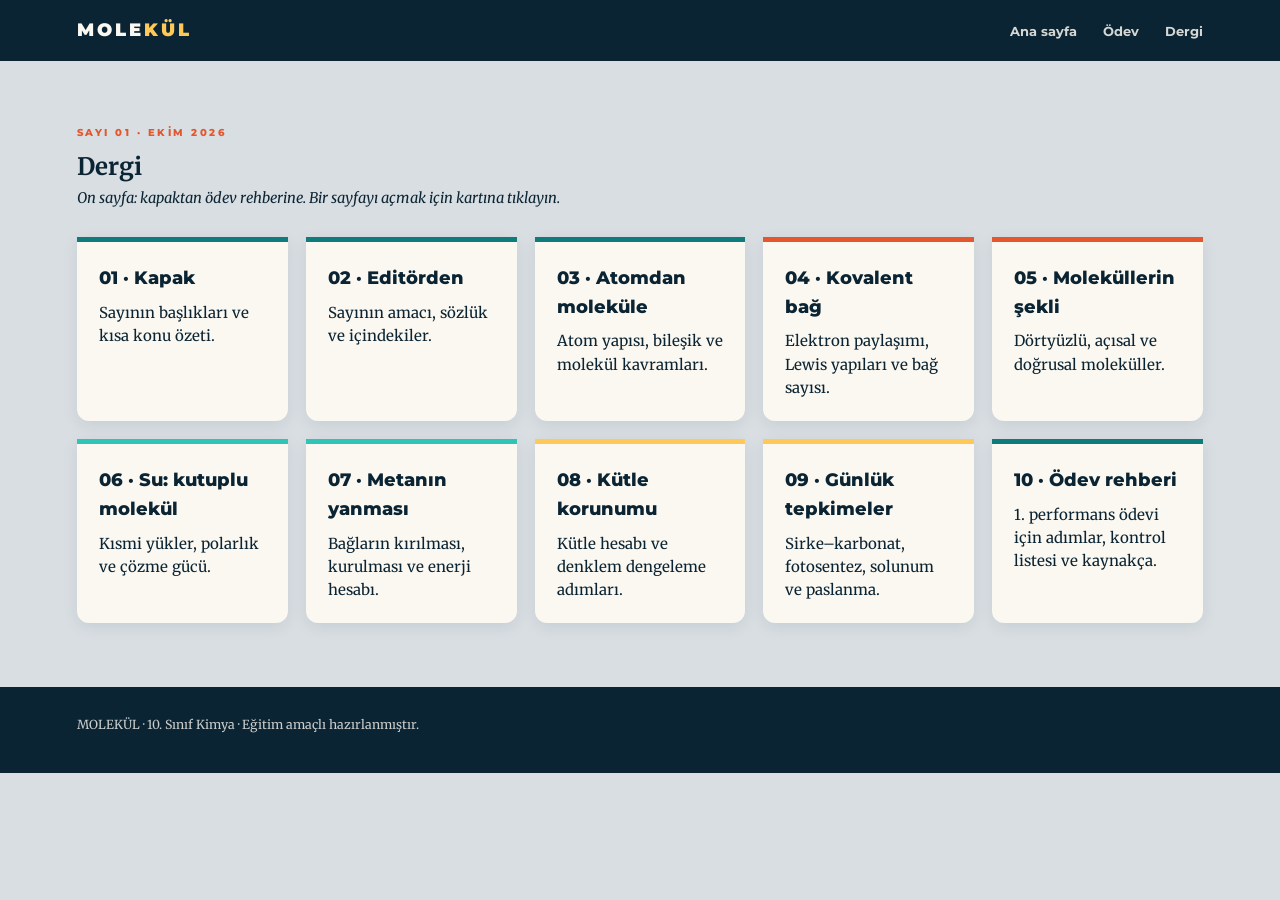
==== public/kimya/dergi.html @ 11183472 "Add MOLEKÜL chemistry magazine and website - 10-page A4 magazine in public/kimya (sayfa1-10.html): a" ====
<!DOCTYPE html>
<html lang="tr">
<head>
    <meta charset="UTF-8">
    <meta name="viewport" content="width=device-width, initial-scale=1.0">
    <title>MOLEKÜL — Dergi</title>
    <meta name="description" content="MOLEKÜL dergisinin on sayfasına buradan ulaşın.">
    <link rel="preconnect" href="https://fonts.googleapis.com">
    <link rel="preconnect" href="https://fonts.gstatic.com" crossorigin>
    <link href="https://fonts.googleapis.com/css2?family=Merriweather:wght@400;700&family=Montserrat:wght@400;600;700;800;900&display=swap" rel="stylesheet">
    <link rel="stylesheet" href="kimya.css">
</head>
<body>
    <header class="site-header">
        <a class="brand" href="index.html">MOLE<span>KÜL</span></a>
        <nav class="site-nav">
            <a href="index.html">Ana sayfa</a>
            <a href="sayfa10.html">Ödev</a>
            <a href="dergi.html">Dergi</a>
        </nav>
    </header>

    <section class="block">
        <p class="kicker">Sayı 01 · Ekim 2026</p>
        <h1 class="section-title">Dergi</h1>
        <p class="lead">On sayfa: kapaktan ödev rehberine. Bir sayfayı açmak için kartına tıklayın.</p>

        <div class="site-cards five">
            <a class="site-card" href="sayfa1.html">
                <h3>01 · Kapak</h3>
                <p>Sayının başlıkları ve kısa konu özeti.</p>
            </a>
            <a class="site-card" href="sayfa2.html">
                <h3>02 · Editörden</h3>
                <p>Sayının amacı, sözlük ve içindekiler.</p>
            </a>
            <a class="site-card" href="sayfa3.html">
                <h3>03 · Atomdan moleküle</h3>
                <p>Atom yapısı, bileşik ve molekül kavramları.</p>
            </a>
            <a class="site-card coral" href="sayfa4.html">
                <h3>04 · Kovalent bağ</h3>
                <p>Elektron paylaşımı, Lewis yapıları ve bağ sayısı.</p>
            </a>
            <a class="site-card coral" href="sayfa5.html">
                <h3>05 · Moleküllerin şekli</h3>
                <p>Dörtyüzlü, açısal ve doğrusal moleküller.</p>
            </a>
            <a class="site-card mint" href="sayfa6.html">
                <h3>06 · Su: kutuplu molekül</h3>
                <p>Kısmi yükler, polarlık ve çözme gücü.</p>
            </a>
            <a class="site-card mint" href="sayfa7.html">
                <h3>07 · Metanın yanması</h3>
                <p>Bağların kırılması, kurulması ve enerji hesabı.</p>
            </a>
            <a class="site-card sun" href="sayfa8.html">
                <h3>08 · Kütle korunumu</h3>
                <p>Kütle hesabı ve denklem dengeleme adımları.</p>
            </a>
            <a class="site-card sun" href="sayfa9.html">
                <h3>09 · Günlük tepkimeler</h3>
                <p>Sirke–karbonat, fotosentez, solunum ve paslanma.</p>
            </a>
            <a class="site-card" href="sayfa10.html">
                <h3>10 · Ödev rehberi</h3>
                <p>1. performans ödevi için adımlar, kontrol listesi ve kaynakça.</p>
            </a>
        </div>
    </section>

    <footer class="site-footer">
        <p>MOLEKÜL · 10. Sınıf Kimya · Eğitim amaçlı hazırlanmıştır.</p>
    </footer>
</body>
</html>
---- public/kimya/kimya.css ----
/* ============================================
   MOLEKÜL — kimya dergisi ve web sitesi ortak stilleri
   Dergi sayfaları A4 (210 × 297 mm) sabit ölçülüdür; taşan içerik gizlenir,
   bu yüzden her sayfanın içeriği yüksekliğe sığmalıdır.
   ============================================ */

:root {
    --ink: #0b2433;
    --teal: #0e7c7b;
    --teal-soft: #d7efec;
    --mint: #2ec4b6;
    --sun: #ffc857;
    --sun-soft: #fff3c4;
    --coral: #e4572e;
    --coral-soft: #fde7df;
    --paper: #fbf8f1;
    --muted: #5b6b73;
    --line: #d9e3e6;
    --display: 'Montserrat', Arial, Helvetica, sans-serif;
    --body: 'Merriweather', Georgia, 'Times New Roman', serif;
}

* {
    box-sizing: border-box;
    margin: 0;
    padding: 0;
    -webkit-print-color-adjust: exact;
    print-color-adjust: exact;
}

body {
    background: #d8dee2;
    color: var(--ink);
    font-family: var(--body);
    line-height: 1.6;
    padding-bottom: 40px;
}

img { display: block; max-width: 100%; }
a { color: var(--teal); }

/* ---------- Ekran gezinmesi (yazdırmada gizlenir) ---------- */
.screen-nav {
    display: flex;
    justify-content: center;
    flex-wrap: wrap;
    gap: 10px;
    padding: 20px 16px 4px;
    font-family: var(--display);
    font-size: 12px;
    font-weight: 700;
}

.screen-nav a {
    color: var(--ink);
    text-decoration: none;
    background: #fff;
    padding: 7px 16px;
    border-radius: 999px;
    box-shadow: 0 2px 8px rgba(11, 36, 51, 0.12);
}

.screen-nav a:hover {
    background: var(--ink);
    color: var(--paper);
}

/* ---------- Dergi sayfası ---------- */
.page {
    width: 210mm;
    height: 297mm;
    margin: 22px auto;
    background: var(--paper);
    position: relative;
    overflow: hidden;
    padding: 14mm 16mm 20mm;
    display: flex;
    flex-direction: column;
    box-shadow: 0 10px 40px rgba(11, 36, 51, 0.18);
}

.page-head {
    display: flex;
    justify-content: space-between;
    align-items: center;
    font-family: var(--display);
    font-size: 7pt;
    font-weight: 700;
    letter-spacing: 2px;
    text-transform: uppercase;
    color: var(--teal);
    border-bottom: 1px solid var(--line);
    padding-bottom: 3mm;
    margin-bottom: 6mm;
}

.page-body {
    flex: 1;
    min-height: 0;
}

.page-foot {
    position: absolute;
    left: 16mm;
    right: 16mm;
    bottom: 8mm;
    display: flex;
    justify-content: space-between;
    align-items: center;
    font-family: var(--display);
    font-size: 7pt;
    font-weight: 600;
    color: var(--muted);
    border-top: 1px solid var(--line);
    padding-top: 2.5mm;
}

.page-foot .num {
    background: var(--ink);
    color: var(--paper);
    padding: 1mm 3mm;
    border-radius: 2px;
    font-weight: 800;
    letter-spacing: 1px;
}

/* ---------- Tipografi ---------- */
.kicker {
    font-family: var(--display);
    font-size: 7.5pt;
    font-weight: 800;
    letter-spacing: 2.5px;
    text-transform: uppercase;
    color: var(--coral);
    margin-bottom: 2mm;
}

.title {
    font-family: var(--display);
    font-size: 25pt;
    font-weight: 900;
    line-height: 1.08;
    letter-spacing: -0.3px;
    color: var(--ink);
    margin-bottom: 4mm;
}

.lead {
    font-size: 11pt;
    font-style: italic;
    line-height: 1.5;
    color: var(--ink);
    margin-bottom: 4mm;
}

h2 {
    font-family: var(--display);
    font-size: 11.5pt;
    font-weight: 800;
    line-height: 1.25;
    color: var(--teal);
    margin: 5mm 0 2mm;
}

p {
    font-size: 9.3pt;
    line-height: 1.6;
    margin-bottom: 2.6mm;
}

strong { color: var(--ink); }

/* ---------- Formül bandı ---------- */
.eq {
    font-family: var(--display);
    font-size: 11pt;
    font-weight: 700;
    text-align: center;
    background: var(--ink);
    color: var(--sun);
    padding: 3mm 4mm;
    border-radius: 6px;
    margin: 3mm 0;
    letter-spacing: 0.2px;
}

sub { font-size: 0.7em; vertical-align: -0.25em; line-height: 0; }
sup { font-size: 0.7em; vertical-align: 0.4em; line-height: 0; }

/* ---------- Görseller ---------- */
.fig {
    margin: 4mm 0;
}

.fig img {
    width: 100%;
    height: auto;
}

.fig figcaption {
    font-family: var(--display);
    font-size: 6.8pt;
    font-weight: 600;
    line-height: 1.45;
    color: var(--muted);
    margin-top: 2mm;
}

.fig.card {
    background: #fff;
    border: 1px solid var(--line);
    border-radius: 10px;
    padding: 4mm;
    box-shadow: 0 4px 14px rgba(11, 36, 51, 0.08);
}

.fig.dark {
    background: var(--ink);
    padding: 4mm;
}

.fig.dark figcaption {
    color: var(--sun);
}

.fig.sm img { width: 150mm; max-width: 100%; margin: 0 auto; }
.fig.xs img { width: 130mm; max-width: 100%; margin: 0 auto; }

.fig.float-r {
    float: right;
    width: 72mm;
    margin: 0 0 4mm 6mm;
}

.fig.float-l {
    float: left;
    width: 98mm;
    margin: 0 6mm 4mm 0;
}

/* ---------- Kutular ---------- */
.callout {
    border-left: 3px solid var(--sun);
    background: var(--sun-soft);
    padding: 3mm 4mm;
    margin: 4mm 0;
    border-radius: 0 6px 6px 0;
    font-size: 8.8pt;
    line-height: 1.5;
}

.callout.teal { border-color: var(--teal); background: var(--teal-soft); }
.callout.coral { border-color: var(--coral); background: var(--coral-soft); }

.callout strong {
    font-family: var(--display);
    font-size: 8.5pt;
}

.pull {
    font-family: var(--body);
    font-style: italic;
    font-size: 13.5pt;
    line-height: 1.4;
    color: var(--ink);
    border-top: 3px solid var(--coral);
    padding-top: 4mm;
    margin: 6mm 0;
}

.pull small {
    display: block;
    font-family: var(--display);
    font-size: 7pt;
    font-style: normal;
    font-weight: 600;
    color: var(--muted);
    margin-top: 2mm;
}

/* ---------- Düzenler ---------- */
.split {
    display: grid;
    grid-template-columns: 1.2fr 1fr;
    gap: 8mm;
}

.cols-2 {
    display: grid;
    grid-template-columns: 1fr 1fr;
    gap: 5mm;
}

.cols-3 {
    display: grid;
    grid-template-columns: repeat(3, 1fr);
    gap: 4mm;
}

.card {
    background: #fff;
    border-top: 4px solid var(--teal);
    padding: 3.5mm;
    border-radius: 0 0 8px 8px;
    box-shadow: 0 3px 10px rgba(11, 36, 51, 0.07);
}

.card h3 {
    font-family: var(--display);
    font-size: 9pt;
    font-weight: 800;
    color: var(--ink);
    margin-bottom: 1.5mm;
}

.card p {
    font-size: 8.3pt;
    margin: 0;
}

.card.coral { border-color: var(--coral); }
.card.mint { border-color: var(--mint); }
.card.sun { border-color: var(--sun); }

.card .eq {
    font-size: 8.6pt;
    padding: 2mm 2.5mm;
    margin: 2mm 0;
}

/* ---------- Tablolar ---------- */
table.data {
    width: 100%;
    border-collapse: collapse;
    font-size: 8.4pt;
    margin: 3mm 0;
}

table.data th {
    font-family: var(--display);
    font-size: 6.8pt;
    font-weight: 800;
    letter-spacing: 1px;
    text-transform: uppercase;
    background: var(--ink);
    color: var(--paper);
    text-align: left;
    padding: 2mm 3mm;
}

table.data td {
    padding: 1.8mm 3mm;
    border-bottom: 1px solid var(--line);
}

table.data tr:nth-child(even) td {
    background: #f1f6f6;
}

table.data td.num {
    font-family: var(--display);
    font-weight: 700;
    color: var(--teal);
}

/* ---------- Listeler ---------- */
.toc {
    list-style: none;
}

.toc li {
    display: flex;
    gap: 3mm;
    padding: 2.6mm 0;
    border-bottom: 1px dotted #b8c7cc;
}

.toc .pg {
    font-family: var(--display);
    font-size: 11pt;
    font-weight: 900;
    color: var(--coral);
    min-width: 8mm;
}

.toc .t {
    font-family: var(--display);
    font-size: 9.5pt;
    font-weight: 800;
    color: var(--ink);
    display: block;
}

.toc .d {
    font-size: 7.8pt;
    color: var(--muted);
    display: block;
    line-height: 1.4;
}

.terms {
    display: grid;
    grid-template-columns: 1fr 1fr;
    gap: 3mm;
}

.term {
    background: #fff;
    border-left: 3px solid var(--mint);
    padding: 2.5mm 3mm;
    font-size: 8.2pt;
    line-height: 1.45;
}

.term strong {
    display: block;
    font-family: var(--display);
    font-size: 8.6pt;
    margin-bottom: 0.5mm;
}

.steps {
    list-style: none;
    counter-reset: step;
}

.steps li {
    counter-increment: step;
    position: relative;
    background: #fff;
    border-radius: 6px;
    padding: 2mm 3mm 2mm 12mm;
    margin-bottom: 1.6mm;
    font-size: 8.6pt;
    line-height: 1.5;
}

.steps li::before {
    content: counter(step);
    position: absolute;
    left: 3mm;
    top: 2.4mm;
    width: 6mm;
    height: 6mm;
    border-radius: 50%;
    background: var(--coral);
    color: #fff;
    font-family: var(--display);
    font-size: 8.5pt;
    font-weight: 800;
    display: flex;
    align-items: center;
    justify-content: center;
}

.checklist {
    list-style: none;
    font-size: 8.6pt;
}

.checklist li {
    padding: 1mm 0 1mm 5mm;
    text-indent: -5mm;
}

.checklist li::before {
    content: '☐';
    color: var(--teal);
    font-size: 10pt;
    margin-right: 2mm;
}

.refs {
    font-size: 7.2pt;
    line-height: 1.5;
    color: var(--muted);
    padding-left: 4mm;
}

.refs li {
    margin-bottom: 1mm;
}

.tag-row {
    display: flex;
    gap: 3mm;
    flex-wrap: wrap;
    margin: 3mm 0;
}

.tag {
    font-family: var(--display);
    font-size: 7pt;
    font-weight: 800;
    letter-spacing: 1px;
    text-transform: uppercase;
    background: var(--ink);
    color: var(--paper);
    padding: 1.5mm 3mm;
    border-radius: 999px;
}

.tag.coral { background: var(--coral); }
.tag.teal { background: var(--teal); }
.tag.sun { background: var(--sun); color: var(--ink); }

/* ---------- Kapak ---------- */
.page.cover {
    background: var(--ink);
    color: var(--paper);
    padding: 0;
}

.cover-art {
    position: absolute;
    inset: 0;
    width: 100%;
    height: 100%;
    object-fit: cover;
    opacity: 0.85;
}

.cover-shade {
    position: absolute;
    inset: 0;
    background: linear-gradient(180deg, rgba(11, 36, 51, 0.88) 0%, rgba(11, 36, 51, 0.25) 42%, rgba(11, 36, 51, 0.35) 62%, rgba(11, 36, 51, 0.96) 100%);
}

.cover-content {
    position: absolute;
    inset: 0;
    padding: 18mm 18mm 16mm;
    display: flex;
    flex-direction: column;
}

.cover-top {
    display: flex;
    justify-content: space-between;
    font-family: var(--display);
    font-size: 8pt;
    font-weight: 700;
    letter-spacing: 3px;
    text-transform: uppercase;
    color: var(--sun);
}

.cover h1 {
    font-family: var(--display);
    font-size: 76pt;
    font-weight: 900;
    letter-spacing: 2px;
    line-height: 0.92;
    margin-top: 34mm;
    color: var(--paper);
    text-shadow: 0 6px 24px rgba(0, 0, 0, 0.5);
}

.cover .subtitle {
    font-family: var(--body);
    font-style: italic;
    font-size: 17pt;
    line-height: 1.3;
    margin-top: 6mm;
    color: var(--paper);
}

.cover-lines {
    margin-top: auto;
    display: grid;
    gap: 5mm;
    padding-right: 30%;
}

.cover-line {
    border-left: 3px solid var(--sun);
    padding-left: 4mm;
}

.cover-line h2 {
    font-family: var(--display);
    font-size: 8.5pt;
    font-weight: 800;
    color: var(--sun);
    text-transform: uppercase;
    letter-spacing: 1.5px;
    margin: 0 0 1mm;
}

.cover-line p {
    font-size: 13pt;
    font-weight: 700;
    line-height: 1.25;
    margin: 0;
    color: var(--paper);
}

.cover-foot {
    margin-top: 10mm;
    display: flex;
    justify-content: space-between;
    align-items: flex-end;
    font-family: var(--display);
    font-size: 7.5pt;
    letter-spacing: 1.5px;
    text-transform: uppercase;
    color: rgba(251, 248, 241, 0.8);
}

.cover-foot .big {
    font-size: 12pt;
    font-weight: 900;
    color: var(--sun);
    letter-spacing: 2px;
}

/* ============================================
   WEB SİTESİ
   ============================================ */

.site-header {
    display: flex;
    justify-content: space-between;
    align-items: center;
    flex-wrap: wrap;
    gap: 10px;
    padding: 16px 6vw;
    background: var(--ink);
    color: var(--paper);
    position: sticky;
    top: 0;
    z-index: 10;
}

.brand {
    font-family: var(--display);
    font-size: 18px;
    font-weight: 900;
    letter-spacing: 3px;
    color: var(--paper);
    text-decoration: none;
}

.brand span { color: var(--sun); }

.site-nav a {
    color: var(--paper);
    text-decoration: none;
    font-family: var(--display);
    font-size: 13px;
    font-weight: 700;
    margin-left: 22px;
    opacity: 0.85;
}

.site-nav a:hover {
    opacity: 1;
    color: var(--sun);
}

.hero {
    position: relative;
    min-height: 88vh;
    display: flex;
    align-items: flex-end;
    background: var(--ink);
    color: var(--paper);
    overflow: hidden;
}

.hero > img {
    position: absolute;
    inset: 0;
    width: 100%;
    height: 100%;
    object-fit: cover;
    opacity: 0.7;
}

.hero::after {
    content: '';
    position: absolute;
    inset: 0;
    z-index: 0;
    background: linear-gradient(90deg, rgba(11, 36, 51, 0.92) 0%, rgba(11, 36, 51, 0.7) 55%, rgba(11, 36, 51, 0.35) 100%);
}

.hero-inner {
    position: relative;
    z-index: 1;
    padding: 12vh 6vw 10vh;
    max-width: 960px;
}

.hero h1 {
    font-family: var(--display);
    font-size: clamp(44px, 9vw, 104px);
    font-weight: 900;
    line-height: 0.95;
    letter-spacing: 2px;
}

.hero .lead {
    color: var(--paper);
    font-size: clamp(18px, 2.4vw, 25px);
    max-width: 640px;
    margin: 18px 0 28px;
}

.btn {
    display: inline-block;
    padding: 14px 24px;
    border-radius: 999px;
    font-family: var(--display);
    font-size: 14px;
    font-weight: 800;
    text-decoration: none;
    margin: 0 10px 10px 0;
}

.btn.primary {
    background: var(--sun);
    color: var(--ink);
}

.btn.ghost {
    border: 2px solid var(--paper);
    color: var(--paper);
}

.block {
    padding: 64px 6vw;
}

.block.alt {
    background: #fff;
}

.block h2.section-title {
    font-family: var(--display);
    font-size: clamp(26px, 4vw, 40px);
    font-weight: 900;
    line-height: 1.1;
    color: var(--ink);
    margin: 0 0 14px;
}

.site-cards {
    display: grid;
    grid-template-columns: repeat(4, 1fr);
    gap: 18px;
    margin-top: 28px;
}

.site-cards.five {
    grid-template-columns: repeat(5, 1fr);
}

@media (max-width: 900px) {
    .site-cards {
        grid-template-columns: repeat(2, 1fr);
    }
}

.site-card {
    background: var(--paper);
    border-top: 5px solid var(--teal);
    padding: 22px;
    border-radius: 0 0 12px 12px;
    box-shadow: 0 4px 16px rgba(11, 36, 51, 0.08);
}

.site-card.coral { border-color: var(--coral); }
.site-card.mint { border-color: var(--mint); }
.site-card.sun { border-color: var(--sun); }

a.site-card {
    display: block;
    text-decoration: none;
    color: var(--ink);
    transition: transform 0.15s ease, box-shadow 0.15s ease;
}

a.site-card:hover {
    transform: translateY(-3px);
    box-shadow: 0 10px 24px rgba(11, 36, 51, 0.14);
}

.hero .kicker {
    color: var(--sun);
}

.btn-row {
    margin-top: 18px;
}

.faq {
    max-width: 820px;
    display: grid;
    gap: 12px;
}

.faq details {
    background: #fff;
    border-left: 4px solid var(--coral);
    border-radius: 0 10px 10px 0;
    padding: 14px 18px;
    box-shadow: 0 3px 12px rgba(11, 36, 51, 0.06);
}

.faq summary {
    font-family: var(--display);
    font-size: 16px;
    font-weight: 800;
    cursor: pointer;
}

.faq details p {
    margin: 10px 0 0;
    font-size: 15px;
    line-height: 1.6;
}

.glossary {
    display: grid;
    grid-template-columns: repeat(5, 1fr);
    gap: 14px;
    margin-top: 24px;
}

@media (max-width: 900px) {
    .glossary {
        grid-template-columns: repeat(2, 1fr);
    }
}

@media (max-width: 560px) {
    .glossary {
        grid-template-columns: 1fr;
    }
}

.glossary > div {
    background: #fff;
    border-left: 4px solid var(--mint);
    border-radius: 0 10px 10px 0;
    padding: 14px 16px;
}

.glossary dt {
    font-family: var(--display);
    font-size: 15px;
    font-weight: 800;
    margin-bottom: 4px;
}

.glossary dd {
    font-size: 14.5px;
    line-height: 1.5;
    margin: 0;
}

.site-card h3 {
    font-family: var(--display);
    font-size: 18px;
    font-weight: 800;
    margin-bottom: 8px;
}

.site-card p {
    font-size: 15px;
    line-height: 1.55;
    margin: 0;
}

.two-up {
    display: grid;
    grid-template-columns: 1fr 1fr;
    gap: 40px;
    align-items: center;
}

.two-up img {
    width: 100%;
    background: var(--ink);
    border-radius: 12px;
    padding: 12px;
}

.steps-web {
    list-style: none;
    counter-reset: sw;
    margin-top: 18px;
}

.steps-web li {
    counter-increment: sw;
    position: relative;
    padding: 10px 0 10px 46px;
    font-size: 16px;
    line-height: 1.55;
    border-bottom: 1px dotted #b8c7cc;
}

.steps-web li::before {
    content: counter(sw);
    position: absolute;
    left: 0;
    top: 10px;
    width: 30px;
    height: 30px;
    border-radius: 50%;
    background: var(--coral);
    color: #fff;
    font-family: var(--display);
    font-weight: 800;
    display: flex;
    align-items: center;
    justify-content: center;
}

.quiz {
    background: #fff;
    border-radius: 16px;
    padding: 28px;
    box-shadow: 0 6px 22px rgba(11, 36, 51, 0.08);
    max-width: 760px;
}

.q {
    margin-bottom: 22px;
}

.q h3 {
    font-family: var(--display);
    font-size: 16px;
    font-weight: 800;
    margin-bottom: 10px;
}

.q label {
    display: block;
    padding: 10px 14px;
    border: 1.5px solid var(--line);
    border-radius: 10px;
    margin-bottom: 8px;
    cursor: pointer;
    font-size: 15px;
}

.q label:hover {
    border-color: var(--teal);
}

.q label.correct {
    background: #d7f5e1;
    border-color: #2e9e5b;
}

.q label.wrong {
    background: var(--coral-soft);
    border-color: var(--coral);
}

.q input {
    margin-right: 8px;
}

.quiz-actions {
    display: flex;
    align-items: center;
    gap: 16px;
    flex-wrap: wrap;
}

.quiz button {
    font-family: var(--display);
    font-size: 14px;
    font-weight: 800;
    background: var(--ink);
    color: var(--paper);
    border: 0;
    border-radius: 999px;
    padding: 12px 22px;
    cursor: pointer;
}

#quiz-result {
    font-family: var(--display);
    font-size: 17px;
    font-weight: 800;
}

.site-footer {
    background: var(--ink);
    color: rgba(251, 248, 241, 0.8);
    padding: 28px 6vw;
    font-size: 14px;
}

.site-footer a {
    color: var(--sun);
}

/* ============================================
   YAZDIRMA
   ============================================ */
@media print {
    @page {
        size: A4;
        margin: 0;
    }

    body {
        background: none;
        padding: 0;
    }

    .screen-nav,
    .site-header,
    .site-footer {
        display: none !important;
    }

    .page {
        margin: 0;
        box-shadow: none;
        page-break-after: always;
    }
}

/* ============================================
   DAR EKRAN (telefon): A4 sabit ölçüsü kalkar, içerik akar
   ============================================ */
@media (max-width: 760px) {
    .page {
        width: auto;
        height: auto;
        min-height: 0;
        margin: 12px 10px;
        padding: 18px 16px 64px;
        overflow: visible;
    }

    .page.cover {
        height: 100vh;
        min-height: 620px;
    }

    .cover h1 {
        font-size: 52pt;
        margin-top: 14vh;
    }

    .split,
    .cols-2,
    .cols-3,
    .two-up,
    .terms {
        grid-template-columns: 1fr;
    }

    .fig.float-r,
    .fig.float-l {
        float: none;
        width: 100%;
        margin: 4mm 0;
    }

    .site-cards {
        grid-template-columns: 1fr;
    }
}
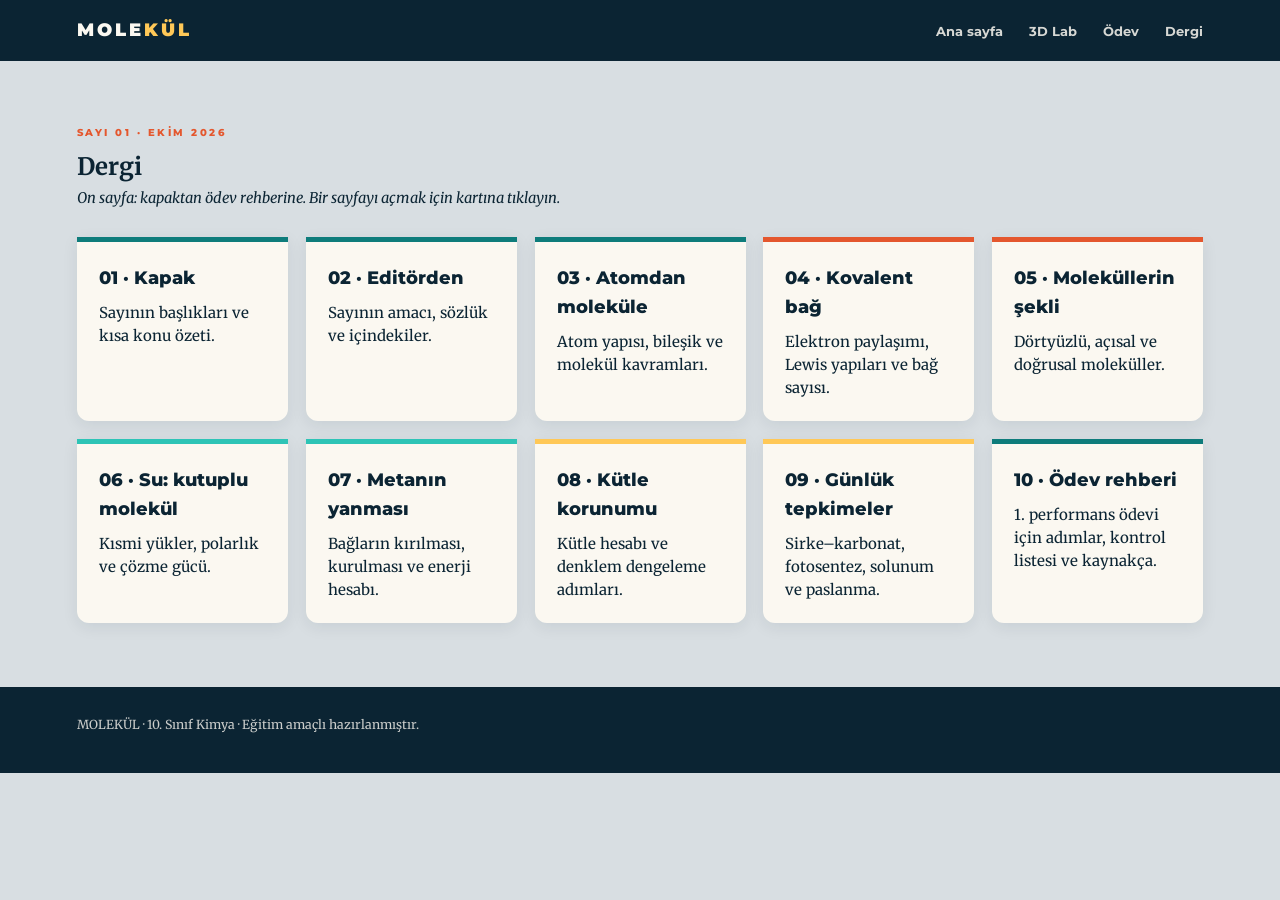
==== commit d3c5ec00: "Add 3D molecule lab and reaction animation to chemistry site - Hero: floating 3D molecule cloud with" ====
--- a/public/kimya/dergi.html
+++ b/public/kimya/dergi.html
@@ -8,6 +8,7 @@
     <link rel="preconnect" href="https://fonts.googleapis.com">
     <link rel="preconnect" href="https://fonts.gstatic.com" crossorigin>
     <link href="https://fonts.googleapis.com/css2?family=Merriweather:wght@400;700&family=Montserrat:wght@400;600;700;800;900&display=swap" rel="stylesheet">
+    <link rel="icon" type="image/svg+xml" href="img/favicon.svg">
     <link rel="stylesheet" href="kimya.css">
 </head>
 <body>
@@ -15,6 +16,7 @@
         <a class="brand" href="index.html">MOLE<span>KÜL</span></a>
         <nav class="site-nav">
             <a href="index.html">Ana sayfa</a>
+            <a href="index.html#lab">3D Lab</a>
             <a href="sayfa10.html">Ödev</a>
             <a href="dergi.html">Dergi</a>
         </nav>
@@ -26,43 +28,43 @@
         <p class="lead">On sayfa: kapaktan ödev rehberine. Bir sayfayı açmak için kartına tıklayın.</p>
 
         <div class="site-cards five">
-            <a class="site-card" href="sayfa1.html">
+            <a class="site-card" data-tilt href="sayfa1.html">
                 <h3>01 · Kapak</h3>
                 <p>Sayının başlıkları ve kısa konu özeti.</p>
             </a>
-            <a class="site-card" href="sayfa2.html">
+            <a class="site-card" data-tilt href="sayfa2.html">
                 <h3>02 · Editörden</h3>
                 <p>Sayının amacı, sözlük ve içindekiler.</p>
             </a>
-            <a class="site-card" href="sayfa3.html">
+            <a class="site-card" data-tilt href="sayfa3.html">
                 <h3>03 · Atomdan moleküle</h3>
                 <p>Atom yapısı, bileşik ve molekül kavramları.</p>
             </a>
-            <a class="site-card coral" href="sayfa4.html">
+            <a class="site-card coral" data-tilt href="sayfa4.html">
                 <h3>04 · Kovalent bağ</h3>
                 <p>Elektron paylaşımı, Lewis yapıları ve bağ sayısı.</p>
             </a>
-            <a class="site-card coral" href="sayfa5.html">
+            <a class="site-card coral" data-tilt href="sayfa5.html">
                 <h3>05 · Moleküllerin şekli</h3>
                 <p>Dörtyüzlü, açısal ve doğrusal moleküller.</p>
             </a>
-            <a class="site-card mint" href="sayfa6.html">
+            <a class="site-card mint" data-tilt href="sayfa6.html">
                 <h3>06 · Su: kutuplu molekül</h3>
                 <p>Kısmi yükler, polarlık ve çözme gücü.</p>
             </a>
-            <a class="site-card mint" href="sayfa7.html">
+            <a class="site-card mint" data-tilt href="sayfa7.html">
                 <h3>07 · Metanın yanması</h3>
                 <p>Bağların kırılması, kurulması ve enerji hesabı.</p>
             </a>
-            <a class="site-card sun" href="sayfa8.html">
+            <a class="site-card sun" data-tilt href="sayfa8.html">
                 <h3>08 · Kütle korunumu</h3>
                 <p>Kütle hesabı ve denklem dengeleme adımları.</p>
             </a>
-            <a class="site-card sun" href="sayfa9.html">
+            <a class="site-card sun" data-tilt href="sayfa9.html">
                 <h3>09 · Günlük tepkimeler</h3>
                 <p>Sirke–karbonat, fotosentez, solunum ve paslanma.</p>
             </a>
-            <a class="site-card" href="sayfa10.html">
+            <a class="site-card" data-tilt href="sayfa10.html">
                 <h3>10 · Ödev rehberi</h3>
                 <p>1. performans ödevi için adımlar, kontrol listesi ve kaynakça.</p>
             </a>
@@ -72,5 +74,6 @@
     <footer class="site-footer">
         <p>MOLEKÜL · 10. Sınıf Kimya · Eğitim amaçlı hazırlanmıştır.</p>
     </footer>
+    <script src="js/tilt.js" defer></script>
 </body>
 </html>
--- a/public/kimya/kimya.css
+++ b/public/kimya/kimya.css
@@ -682,7 +682,14 @@
     position: absolute;
     inset: 0;
     z-index: 0;
-    background: linear-gradient(90deg, rgba(11, 36, 51, 0.92) 0%, rgba(11, 36, 51, 0.7) 55%, rgba(11, 36, 51, 0.35) 100%);
+    background: linear-gradient(90deg, rgba(11, 36, 51, 0.95) 0%, rgba(11, 36, 51, 0.85) 40%, rgba(11, 36, 51, 0.35) 70%, rgba(11, 36, 51, 0.1) 100%);
+}
+
+@media (max-width: 760px) {
+    /* Dar ekranda metin tüm genişliği kaplar; moleküller arka planda soluk kalır. */
+    .hero::after {
+        background: rgba(11, 36, 51, 0.78);
+    }
 }
 
 .hero-inner {
@@ -1000,6 +1007,376 @@
 
 .site-footer a {
     color: var(--sun);
+}
+
+/* ============================================
+   3D SAHNELER (three.js)
+   ============================================ */
+.hero-3d {
+    position: absolute;
+    inset: 0;
+    z-index: 0;
+}
+
+.hero-3d canvas,
+.stage-canvas canvas {
+    display: block;
+    width: 100%;
+    height: 100%;
+}
+
+/* 3D sahne açılınca SVG yedek görsel gizlenir. */
+.hero.is-3d > img {
+    display: none;
+}
+
+.lab {
+    display: grid;
+    grid-template-columns: minmax(0, 1.35fr) minmax(0, 1fr);
+    gap: 28px;
+    align-items: start;
+    margin-top: 28px;
+}
+
+.stage {
+    position: relative;
+    border-radius: 18px;
+    overflow: hidden;
+    background: radial-gradient(circle at 50% 40%, #ffffff 0%, #eaf2f3 55%, #d3e1e4 100%);
+    box-shadow: inset 0 0 0 1px var(--line), 0 12px 32px rgba(11, 36, 51, 0.12);
+}
+
+.stage-canvas {
+    height: 460px;
+    cursor: grab;
+    touch-action: pan-y;
+    outline: none;
+}
+
+.stage-canvas:active { cursor: grabbing; }
+.stage-canvas:focus-visible { box-shadow: inset 0 0 0 3px var(--teal); }
+
+.stage-hint {
+    position: absolute;
+    left: 14px;
+    bottom: 12px;
+    margin: 0;
+    font-family: var(--display);
+    font-size: 12px;
+    font-weight: 700;
+    color: var(--muted);
+    background: rgba(255, 255, 255, 0.85);
+    padding: 4px 10px;
+    border-radius: 999px;
+    pointer-events: none;
+}
+
+.stage-caption {
+    position: absolute;
+    left: 14px;
+    top: 14px;
+    font-family: var(--display);
+    font-size: 14px;
+    font-weight: 800;
+    background: var(--ink);
+    color: var(--sun);
+    padding: 7px 14px;
+    border-radius: 999px;
+    pointer-events: none;
+}
+
+.webgl-fallback {
+    display: none;
+    padding: 60px 28px;
+    text-align: center;
+    font-size: 15px;
+}
+
+.no-webgl .webgl-fallback { display: block; }
+
+.no-webgl .stage-canvas,
+.no-webgl .stage-hint,
+.no-webgl .stage-caption { display: none; }
+
+.lab-panel {
+    display: grid;
+    gap: 16px;
+}
+
+.mol-picker {
+    display: flex;
+    flex-wrap: wrap;
+    gap: 8px;
+}
+
+.mol-picker button,
+.seg button,
+.reaction-controls button {
+    font-family: var(--display);
+    font-size: 14px;
+    font-weight: 800;
+    color: var(--ink);
+    background: #fff;
+    border: 2px solid var(--ink);
+    border-radius: 999px;
+    padding: 8px 15px;
+    cursor: pointer;
+}
+
+.mol-picker button:hover,
+.seg button:hover,
+.reaction-controls button:hover { background: var(--teal-soft); }
+
+.mol-picker button[aria-pressed="true"],
+.seg button[aria-pressed="true"] {
+    background: var(--ink);
+    color: var(--paper);
+}
+
+.seg {
+    display: inline-flex;
+    gap: 6px;
+}
+
+.lab-toggles {
+    display: flex;
+    flex-wrap: wrap;
+    align-items: center;
+    gap: 10px 18px;
+}
+
+.switch {
+    display: inline-flex;
+    align-items: center;
+    gap: 6px;
+    font-family: var(--display);
+    font-size: 14px;
+    font-weight: 600;
+    cursor: pointer;
+}
+
+.switch input {
+    width: 16px;
+    height: 16px;
+    accent-color: var(--teal);
+}
+
+.mol-info {
+    background: var(--paper);
+    border-left: 5px solid var(--teal);
+    border-radius: 0 12px 12px 0;
+    padding: 18px 20px;
+}
+
+.mol-info h3 {
+    font-family: var(--display);
+    font-size: 24px;
+    font-weight: 900;
+}
+
+.mol-formula {
+    font-family: var(--display);
+    font-size: 18px;
+    font-weight: 800;
+    color: var(--coral);
+    margin: 2px 0 12px;
+}
+
+.mol-info dl {
+    display: grid;
+    grid-template-columns: repeat(3, 1fr);
+    gap: 10px 16px;
+    margin-bottom: 12px;
+}
+
+.mol-info .wide { grid-column: 1 / -1; }
+
+.mol-info dt {
+    font-family: var(--display);
+    font-size: 11px;
+    font-weight: 800;
+    letter-spacing: 1px;
+    text-transform: uppercase;
+    color: var(--muted);
+}
+
+.mol-info dd {
+    margin: 2px 0 0;
+    font-size: 15px;
+    line-height: 1.45;
+}
+
+#mol-polar[data-kind="polar"] { color: var(--coral); font-weight: 700; }
+#mol-polar[data-kind="apolar"] { color: var(--teal); font-weight: 700; }
+
+.mol-info p {
+    font-size: 15px;
+    margin-bottom: 10px;
+}
+
+.mol-info a {
+    font-family: var(--display);
+    font-size: 14px;
+    font-weight: 800;
+}
+
+.legend {
+    list-style: none;
+    display: flex;
+    flex-wrap: wrap;
+    gap: 8px 16px;
+    font-family: var(--display);
+    font-size: 13px;
+    font-weight: 600;
+    color: var(--muted);
+}
+
+.legend li {
+    display: inline-flex;
+    align-items: center;
+    gap: 6px;
+}
+
+.dot {
+    display: inline-block;
+    width: 14px;
+    height: 14px;
+    border-radius: 50%;
+    box-shadow: inset 0 0 0 1px rgba(11, 36, 51, 0.35);
+}
+
+.dot.c { background: #3b4148; }
+.dot.h { background: #f2f2f2; }
+.dot.o { background: #e4572e; }
+.dot.n { background: #2f6bff; }
+.dot.lp { background: rgba(46, 196, 182, 0.45); }
+
+.reaction-steps {
+    list-style: none;
+    counter-reset: rs;
+    display: grid;
+    gap: 6px;
+}
+
+.reaction-steps li {
+    counter-increment: rs;
+    position: relative;
+    padding: 10px 14px 10px 48px;
+    border-radius: 10px;
+    font-size: 15px;
+    line-height: 1.45;
+    color: var(--muted);
+    background: rgba(255, 255, 255, 0.55);
+    transition: background 0.25s, color 0.25s;
+}
+
+.reaction-steps li::before {
+    content: counter(rs);
+    position: absolute;
+    left: 12px;
+    top: 9px;
+    width: 26px;
+    height: 26px;
+    border-radius: 50%;
+    background: var(--line);
+    color: var(--ink);
+    font-family: var(--display);
+    font-size: 13px;
+    font-weight: 800;
+    display: flex;
+    align-items: center;
+    justify-content: center;
+}
+
+.reaction-steps li.done::before {
+    background: var(--teal);
+    color: #fff;
+}
+
+.reaction-steps li.active {
+    background: #fff;
+    color: var(--ink);
+    font-weight: 700;
+    box-shadow: 0 4px 14px rgba(11, 36, 51, 0.1);
+}
+
+.reaction-steps li.active::before {
+    background: var(--coral);
+    color: #fff;
+}
+
+.reaction-controls {
+    display: flex;
+    flex-wrap: wrap;
+    align-items: center;
+    gap: 10px;
+}
+
+.reaction-controls button.primary {
+    min-width: 128px;
+    background: var(--coral);
+    border-color: var(--coral);
+    color: #fff;
+}
+
+.reaction-controls input[type="range"] {
+    flex: 1;
+    min-width: 160px;
+    accent-color: var(--coral);
+}
+
+.atom-count {
+    width: 100%;
+    border-collapse: collapse;
+    background: #fff;
+    border-radius: 10px;
+    overflow: hidden;
+    font-size: 15px;
+}
+
+.atom-count th {
+    font-family: var(--display);
+    font-size: 12px;
+    letter-spacing: 1px;
+    text-transform: uppercase;
+    background: var(--ink);
+    color: var(--paper);
+    text-align: left;
+    padding: 8px 12px;
+}
+
+.atom-count td {
+    padding: 8px 12px;
+    border-bottom: 1px solid var(--line);
+    font-family: var(--display);
+    font-weight: 700;
+}
+
+.reaction-note {
+    font-size: 14.5px;
+    color: var(--muted);
+    margin: 0;
+}
+
+/* Kartlara 3D eğim (js/tilt.js) */
+[data-tilt] {
+    transition: transform 0.18s ease-out, box-shadow 0.18s ease-out;
+    will-change: transform;
+}
+
+[data-tilt]:hover {
+    box-shadow: 0 16px 34px rgba(11, 36, 51, 0.16);
+}
+
+@media (max-width: 900px) {
+    .lab { grid-template-columns: 1fr; }
+    .stage-canvas { height: 360px; }
+}
+
+@media (max-width: 560px) {
+    .stage-canvas { height: 300px; }
+    .mol-info dl { grid-template-columns: 1fr 1fr; }
+    .site-nav a { margin: 0 14px 0 0; }
 }
 
 /* ============================================
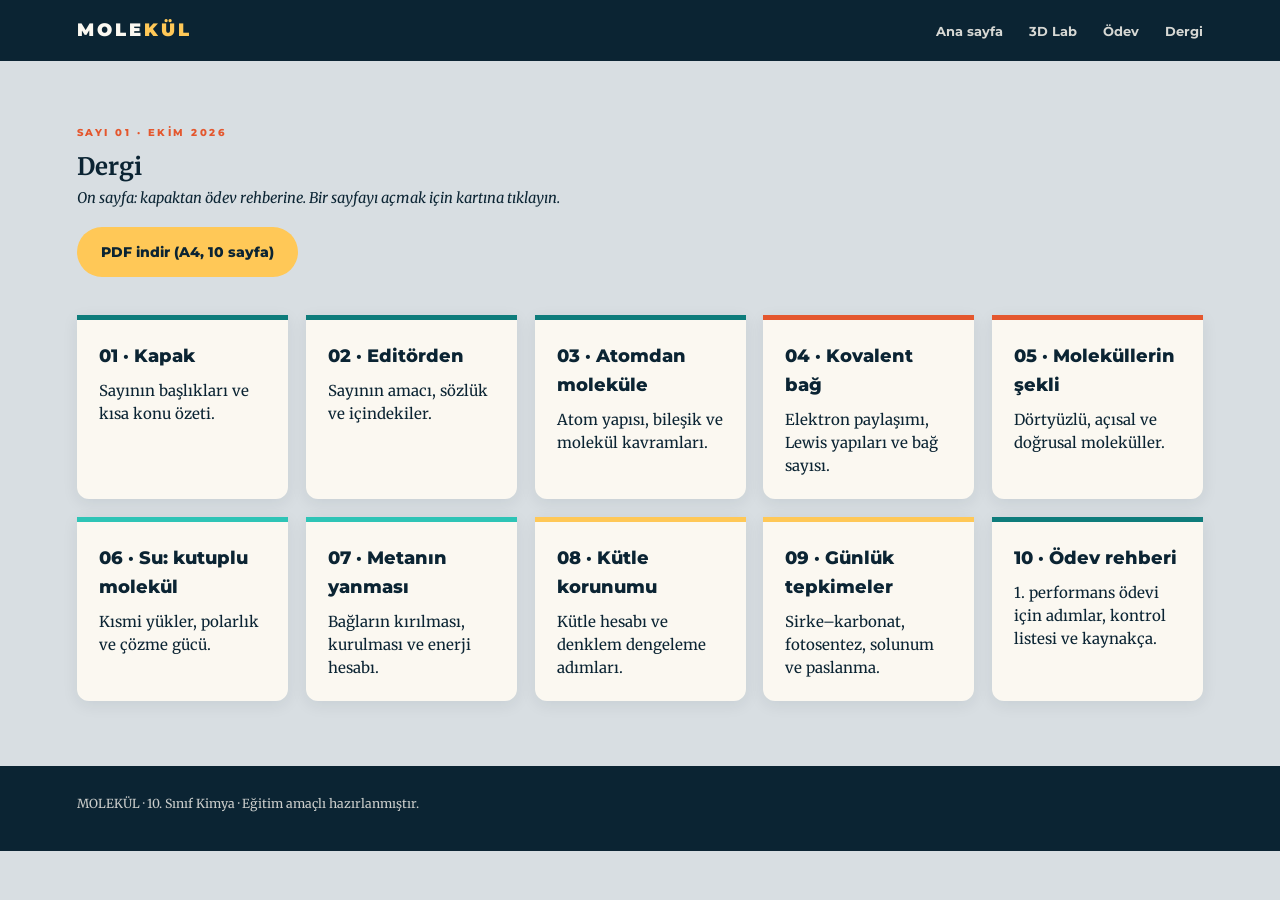
==== commit ebbbc696: "Fix magazine text color in dark themes, add PDF and site QR code - Pin the page text color on .page " ====
--- a/public/kimya/dergi.html
+++ b/public/kimya/dergi.html
@@ -26,6 +26,9 @@
         <p class="kicker">Sayı 01 · Ekim 2026</p>
         <h1 class="section-title">Dergi</h1>
         <p class="lead">On sayfa: kapaktan ödev rehberine. Bir sayfayı açmak için kartına tıklayın.</p>
+        <div class="btn-row">
+            <a class="btn primary" href="molekul-dergisi.pdf" download>PDF indir (A4, 10 sayfa)</a>
+        </div>
 
         <div class="site-cards five">
             <a class="site-card" data-tilt href="sayfa1.html">
--- a/public/kimya/kimya.css
+++ b/public/kimya/kimya.css
@@ -71,6 +71,8 @@
     height: 297mm;
     margin: 22px auto;
     background: var(--paper);
+    /* Metin rengi sayfanın kendisinde sabit: çevredeki tema (ör. koyu mod) kâğıttaki yazıya geçmez. */
+    color: var(--ink);
     position: relative;
     overflow: hidden;
     padding: 14mm 16mm 20mm;
@@ -332,6 +334,7 @@
 table.data {
     width: 100%;
     border-collapse: collapse;
+    color: var(--ink);
     font-size: 8.4pt;
     margin: 3mm 0;
 }
@@ -605,6 +608,30 @@
     letter-spacing: 1.5px;
     text-transform: uppercase;
     color: rgba(251, 248, 241, 0.8);
+}
+
+.cover-qr {
+    display: flex;
+    align-items: center;
+    gap: 4mm;
+}
+
+.cover-qr img {
+    width: 24mm;
+    height: 24mm;
+    background: #fff;
+    padding: 1.2mm;
+    border-radius: 3px;
+    box-shadow: 0 4px 12px rgba(0, 0, 0, 0.4);
+}
+
+/* Adres büyük harfe çevrilmez: Türkçede "i" → "İ" olur ve adres bozulur. */
+.cover-qr .url {
+    text-transform: none;
+    letter-spacing: 0.5px;
+    font-size: 9pt;
+    font-weight: 800;
+    color: var(--sun);
 }
 
 .cover-foot .big {
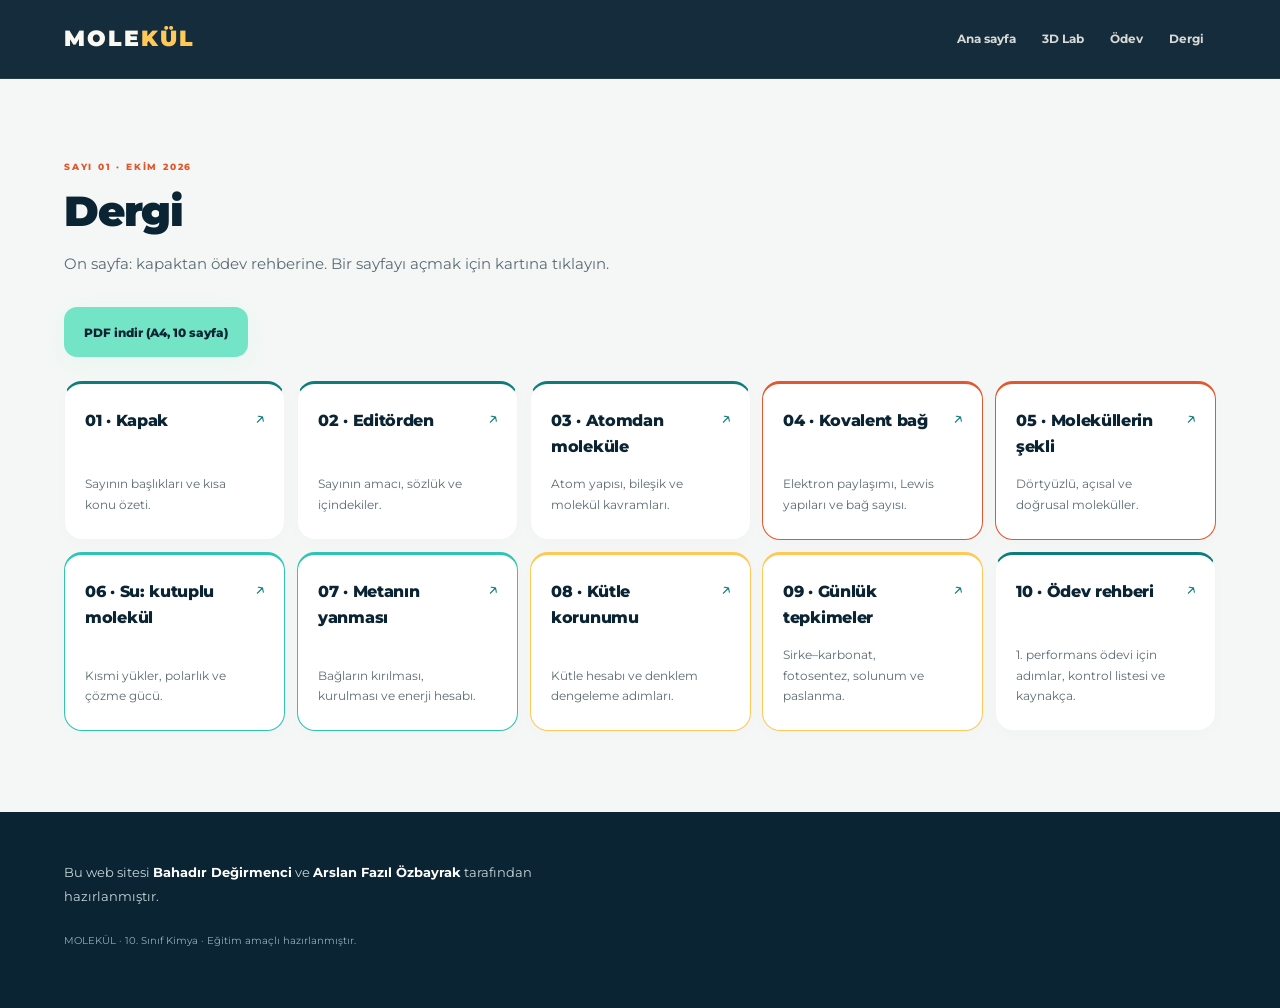
==== commit c2eefb88: "feat: redesign chemistry site for mobile with richer 3D exploration Add touch-friendly navigation, z" ====
--- a/public/kimya/dergi.html
+++ b/public/kimya/dergi.html
@@ -2,19 +2,24 @@
 <html lang="tr">
 <head>
     <meta charset="UTF-8">
-    <meta name="viewport" content="width=device-width, initial-scale=1.0">
+    <meta name="viewport" content="width=device-width, initial-scale=1.0, viewport-fit=cover">
     <title>MOLEKÜL — Dergi</title>
     <meta name="description" content="MOLEKÜL dergisinin on sayfasına buradan ulaşın.">
     <link rel="preconnect" href="https://fonts.googleapis.com">
     <link rel="preconnect" href="https://fonts.gstatic.com" crossorigin>
     <link href="https://fonts.googleapis.com/css2?family=Merriweather:wght@400;700&family=Montserrat:wght@400;600;700;800;900&display=swap" rel="stylesheet">
     <link rel="icon" type="image/svg+xml" href="img/favicon.svg">
+    <meta name="author" content="Bahadır Değirmenci ve Arslan Fazıl Özbayrak">
+    <meta name="theme-color" content="#0b2433">
     <link rel="stylesheet" href="kimya.css">
+    <link rel="stylesheet" href="site.css">
 </head>
-<body>
+<body class="web-site magazine-index">
+    <a class="skip-link" href="#main-content">İçeriğe geç</a>
     <header class="site-header">
         <a class="brand" href="index.html">MOLE<span>KÜL</span></a>
-        <nav class="site-nav">
+        <button class="menu-toggle" type="button" aria-expanded="false" aria-controls="site-nav"><span></span><span></span><span class="sr-only">Menüyü aç</span></button>
+        <nav class="site-nav" id="site-nav" aria-label="Ana gezinme">
             <a href="index.html">Ana sayfa</a>
             <a href="index.html#lab">3D Lab</a>
             <a href="sayfa10.html">Ödev</a>
@@ -22,6 +27,7 @@
         </nav>
     </header>
 
+    <main id="main-content">
     <section class="block">
         <p class="kicker">Sayı 01 · Ekim 2026</p>
         <h1 class="section-title">Dergi</h1>
@@ -74,9 +80,19 @@
         </div>
     </section>
 
+    </main>
     <footer class="site-footer">
+        <p class="credits">Bu web sitesi <strong>Bahadır Değirmenci</strong> ve <strong>Arslan Fazıl Özbayrak</strong> tarafından hazırlanmıştır.</p>
         <p>MOLEKÜL · 10. Sınıf Kimya · Eğitim amaçlı hazırlanmıştır.</p>
     </footer>
+    <nav class="mobile-dock" aria-label="Hızlı gezinme">
+        <a href="index.html#kesfet" data-section="kesfet"><span aria-hidden="true">⌂</span>Keşfet</a>
+        <a href="index.html#lab" data-section="lab"><span aria-hidden="true">⬡</span>3D Lab</a>
+        <a href="index.html#atom" data-section="atom"><span aria-hidden="true">◎</span>Atom</a>
+        <a href="index.html#tepkime" data-section="tepkime"><span aria-hidden="true">⇄</span>Tepkime</a>
+        <a href="dergi.html" aria-current="page"><span aria-hidden="true">▤</span>Dergi</a>
+    </nav>
+    <script src="js/siteui.js" defer></script>
     <script src="js/tilt.js" defer></script>
 </body>
 </html>
--- a/public/kimya/kimya.css
+++ b/public/kimya/kimya.css
@@ -1436,7 +1436,7 @@
 /* ============================================
    DAR EKRAN (telefon): A4 sabit ölçüsü kalkar, içerik akar
    ============================================ */
-@media (max-width: 760px) {
+@media screen and (max-width: 760px) {
     .page {
         width: auto;
         height: auto;
@@ -1475,3 +1475,31 @@
         grid-template-columns: 1fr;
     }
 }
+
+/* Telefon ekranında okuma ölçüleri; yazdırma için A4 düzeni korunur. */
+@media screen and (max-width: 760px) {
+    .page { border-radius: 14px; padding: 24px 20px 72px; }
+    .page p, .page .lead, .page li, .page .term { font-size: 15px; line-height: 1.75; }
+    .page h2 { font-size: 19px; line-height: 1.4; margin-top: 24px; }
+    .page h3 { font-size: 16px; }
+    .page .title { font-size: clamp(27px, 8vw, 40px); }
+    .page .page-head { gap: 12px; font-size: 9px; letter-spacing: 1px; }
+    .page .page-foot { left: 20px; right: 20px; bottom: 18px; font-size: 9px; }
+    .page .eq { font-size: clamp(12px, 3.6vw, 17px); padding: 12px 8px; overflow-wrap: anywhere; }
+    .page .refs { overflow-wrap: anywhere; }
+    .page .refs li, .page .fig figcaption { font-size: 12px; }
+    .page table { width: 100%; table-layout: fixed; overflow-wrap: anywhere; }
+    .page th, .page td { font-size: 12px; padding: 8px 6px; }
+    .page.cover { height: auto; min-height: 0; }
+    .cover-content { position: relative; padding: 30px 22px; min-height: 820px; }
+    .cover-top { font-size: 9px; letter-spacing: 1px; gap: 20px; }
+    .cover h1 { font-size: clamp(42px, 14vw, 74px); margin-top: 65px; letter-spacing: -1px; }
+    .cover .subtitle { font-size: 20px; }
+    .cover-lines { padding-right: 0; margin-top: 45px; gap: 20px; }
+    .cover-line h2 { font-size: 12px; margin-top: 0; }
+    .cover-line p { font-size: 18px; line-height: 1.4; }
+    .cover-foot { flex-wrap: wrap; gap: 22px; margin-top: 36px; font-size: 10px; letter-spacing: 1px; }
+    .cover-qr { gap: 14px; }
+    .cover-qr img { width: 76px; height: 76px; flex-shrink: 0; }
+    .cover-qr .url { font-size: 10px; overflow-wrap: anywhere; }
+}
--- a/public/kimya/site.css
+++ b/public/kimya/site.css
@@ -0,0 +1,258 @@
+/* Ekran arayüzü; basılı A4 dergi stillerinden bağımsızdır. */
+html { scroll-behavior: smooth; scroll-padding-top: 90px; }
+.web-site { background: #f4f7f5; padding: 0 0 calc(82px + env(safe-area-inset-bottom)); font-family: var(--display); overflow-x: clip; }
+.web-site p { font-size: 15px; line-height: 1.75; }
+.web-site main { display: block; }
+.web-site button, .web-site select, .web-site input { font: inherit; }
+.web-site button, .web-site a, .web-site label { -webkit-tap-highlight-color: transparent; }
+.web-site button, .web-site select { min-height: 44px; }
+.web-site a:focus-visible, .web-site button:focus-visible, .web-site input:focus-visible, .web-site select:focus-visible, .web-site summary:focus-visible { outline: 3px solid var(--coral); outline-offset: 4px; }
+.sr-only { position: absolute; width: 1px; height: 1px; padding: 0; margin: -1px; overflow: hidden; clip-path: inset(50%); white-space: nowrap; border: 0; }
+.skip-link { position: fixed; top: 8px; left: 8px; z-index: 200; padding: 12px 20px; border-radius: 12px; background: var(--sun); color: var(--ink); transform: translateY(-150%); }
+.skip-link:focus { transform: none; }
+.site-header { min-height: 72px; padding: 12px 20px; flex-wrap: wrap; gap: 12px; border-bottom: 1px solid #ffffff14; background: #0b2433f5; backdrop-filter: blur(18px); z-index: 40; }
+.brand { font-size: 22px; letter-spacing: 2px; line-height: 1.15; }
+.brand small { display: block; font-size: 9px; font-weight: 500; letter-spacing: 2px; color: #c1d7dc; margin-top: 5px; }
+.menu-toggle { display: none; width: 44px; height: 44px; background: #ffffff0d; border: 1px solid #ffffff29; border-radius: 13px; color: white; align-items: center; justify-content: center; flex-direction: column; gap: 6px; cursor: pointer; }
+.menu-toggle > span:not(.sr-only) { width: 18px; height: 2px; background: currentColor; transition: transform .2s; }
+.menu-toggle[aria-expanded="true"] > span:first-child { transform: translateY(4px) rotate(45deg); }
+.menu-toggle[aria-expanded="true"] > span:nth-child(2) { transform: translateY(-4px) rotate(-45deg); }
+.site-nav { width: 100%; display: flex; flex-wrap: wrap; gap: 4px; padding-top: 12px; }
+.site-nav a { display: flex; align-items: center; min-height: 44px; margin: 0; padding: 8px 12px; font-size: 12px; border-radius: 8px; }
+.js .menu-toggle { display: flex; }
+.js .site-nav { display: none; }
+.js .site-nav.is-open { display: grid; grid-template-columns: 1fr 1fr; padding-bottom: 8px; }
+.site-nav a:hover { background: #ffffff0a; }
+.hero { min-height: 0; display: flex; flex-direction: column; align-items: stretch; isolation: isolate; }
+.hero-inner { order: 0; max-width: 650px; padding: 38px 22px 0; }
+.hero::after { background: linear-gradient(180deg, #0b2433 0%, #0b2433fa 38%, #0b243300 62%, #0b243370 100%); z-index: 0; pointer-events: none; }
+.hero-3d { position: relative; order: 1; inset: auto; width: 100%; height: 280px; flex-shrink: 0; opacity: 1; }
+.hero > img { inset: auto 0 0; height: 320px; opacity: .6; }
+.hero h1 { font-size: clamp(40px, 12vw, 64px); letter-spacing: -2.5px; line-height: 1.05; font-weight: 900; }
+.hero h1 em { color: #73e4c6; font-style: normal; }
+.hero .kicker { display: flex; align-items: center; gap: 8px; font-size: 9px; letter-spacing: 1.8px; margin-bottom: 18px; color: #bdcfd3; }
+.live-dot { display: inline-block; width: 6px; height: 6px; flex-shrink: 0; border-radius: 50%; background: #73e4c6; box-shadow: 0 0 0 4px #73e4c612; }
+.hero .lead { font-family: var(--display); font-style: normal; font-size: 14px; line-height: 1.75; color: #c4d4d9; margin: 18px 0 22px; max-width: 430px; }
+.btn-row { display: flex; align-items: center; flex-wrap: wrap; gap: 16px; margin-top: 16px; }
+.btn { display: inline-flex; align-items: center; justify-content: center; gap: 18px; min-height: 50px; padding: 14px 20px; border-radius: 13px; font-size: 12px; font-weight: 800; margin: 0; }
+.btn.primary { background: #73e4c6; color: #0b2433; box-shadow: 0 6px 24px #73e4c615; }
+.btn.primary:hover { background: #a7f3dc; }
+.hero-read { display: flex; align-items: center; gap: 10px; min-height: 48px; text-decoration: none; color: #f4f7f5; font-size: 12px; font-weight: 700; }
+.hero-facts { display: flex; flex-wrap: wrap; gap: 16px; margin-top: 22px; font-size: 9px; color: #a4bec5; }
+.hero-facts b { color: #fff; font-size: 14px; margin-right: 3px; }
+.hero-scene-caption { position: relative; order: 2; padding: 0 22px 24px; z-index: 2; display: flex; flex-wrap: wrap; gap: 8px; align-items: center; font-size: 9px; color: #d4e2e5; letter-spacing: .2px; }
+.hero-scene-caption > span:last-child { margin-left: auto; font-family: monospace; color: #73e4c6; }
+.hero-scroll { display: none; }
+.block { padding: 48px 20px; scroll-margin-top: 10px; }
+.block.alt { background: #fff; }
+.block > .lead { max-width: 700px; margin-bottom: 24px; font-size: 15px; font-style: normal; color: var(--muted); }
+.block > .kicker, .atom-heading .kicker { font-size: 9px; letter-spacing: 1.8px; margin-bottom: 12px; }
+.block .section-title { font-size: clamp(28px, 7vw, 42px); font-family: var(--display); font-weight: 900; line-height: 1.15; letter-spacing: -1.2px; margin: 0 0 16px; color: var(--ink); }
+.site-cards, .site-cards.five { display: grid; grid-template-columns: 1fr; gap: 12px; margin-top: 24px; }
+.site-card { border: 1px solid #0b24330c; border-top: 3px solid var(--teal); border-radius: 18px; padding: 22px; background: #fff; box-shadow: 0 4px 18px #0b243304; }
+.site-card h3 { font-size: 17px; letter-spacing: -.3px; }
+.site-card p { font-family: var(--display); font-size: 14px; line-height: 1.7; color: var(--muted); }
+.mol-picker { margin: 0 -20px 18px; padding: 4px 20px 14px; display: flex; gap: 9px; flex-wrap: nowrap; overflow-x: auto; overscroll-behavior-x: contain; scroll-snap-type: x mandatory; scrollbar-width: thin; scrollbar-color: #c5d9d6 transparent; }
+.mol-picker button { scroll-snap-align: center; flex: 0 0 auto; min-width: 90px; padding: 12px 15px; border: 1px solid #dce7e3; border-radius: 16px; font-size: 18px; background: #f3f7f5; transition: background .15s, border-color .15s; }
+.mol-picker button small { display: block; margin-top: 5px; font-size: 9px; font-weight: 600; opacity: .7; }
+.mol-picker button[aria-pressed="true"] { background: var(--ink); border-color: var(--ink); color: white; }
+.lab { grid-template-columns: minmax(0,1fr); gap: 22px; margin-top: 0; }
+.lab > *, .lab-panel > * { min-width: 0; }
+.stage { border-radius: 24px; background: #edf4f0; box-shadow: inset 0 0 0 1px #0b243310, 0 12px 36px #0b243307; }
+.viewer-surface { position: relative; min-width: 0; background-image: radial-gradient(#0b24331c .7px, transparent .7px); background-size: 22px 22px; }
+.stage-canvas { height: clamp(300px, 90vw, 390px); touch-action: pan-y; }
+.stage-canvas:empty::after { content: '3D model yükleniyor…'; position: absolute; inset: 48% 15px auto; text-align: center; font: 500 12px var(--display); color: var(--muted); }
+.stage-badge { position: absolute; z-index: 1; top: 16px; left: 16px; max-width: calc(100% - 32px); padding: 7px 11px; border: 1px solid #0b24330a; border-radius: 9px; background: #ffffffa8; backdrop-filter: blur(8px); color: var(--ink); font-size: 10px; font-weight: 800; pointer-events: none; }
+.viewer-toolbar { display: flex; align-items: center; justify-content: space-between; gap: 6px; padding: 8px 12px 12px; border-top: 1px solid #0b24330c; }
+.viewer-toolbar > p { font-size: 9px; line-height: 1.5; max-width: 110px; margin: 0; color: var(--muted); }
+.viewer-actions { display: flex; gap: 4px; }
+.viewer-actions button { width: 40px; min-height: 44px; border: 1px solid #0b243314; border-radius: 12px; color: var(--ink); background: #ffffffa6; font-size: 23px; cursor: pointer; }
+.viewer-actions button:active { transform: scale(.92); background: var(--teal-soft); }
+.lab-panel { gap: 18px; }
+.lab-toggles { gap: 6px; }
+.seg { width: 100%; display: grid; grid-template-columns: 1fr 1fr; background: #eaf0ed; border-radius: 14px; padding: 4px; margin-bottom: 6px; }
+.seg button { border: 0; border-radius: 10px; padding: 9px 8px; font-size: 12px; background: transparent; }
+.seg button[aria-pressed="true"] { color: var(--ink); background: white; box-shadow: 0 2px 8px #0b24330c; }
+.switch { flex: 1 1 calc(50% - 6px); align-items: center; min-height: 44px; font-size: 10px; padding: 8px; gap: 8px; background: #f4f7f5; border-radius: 10px; }
+.switch input { flex-shrink: 0; width: 18px; height: 18px; }
+.separation-control { padding: 16px; background: #f4f7f5; border-radius: 14px; }
+.separation-control > span, .reaction-timeline > span { display: flex; justify-content: space-between; gap: 8px; align-items: center; margin-bottom: 8px; font-size: 11px; font-weight: 700; }
+.separation-control output { color: var(--teal); font-size: 10px; }
+.separation-control input, .reaction-timeline input { display: block; width: 100%; height: 32px; accent-color: var(--teal); cursor: pointer; }
+.separation-control small { font-size: 10px; line-height: 1.6; color: var(--muted); display: block; }
+.mol-info { border: 1px solid #d9e8e2; border-radius: 18px; padding: 22px; background: #f5faf7; }
+.mol-info h3 { font-size: 26px; letter-spacing: -.7px; }
+.mol-formula { font-size: 19px !important; }
+.mol-info dl { grid-template-columns: 1fr 1fr; gap: 14px; }
+.mol-info dt { font-size: 9px; letter-spacing: .8px; }
+.mol-info dd { font-family: var(--display); font-size: 13px; }
+.mol-info p, .mol-info a { font-family: var(--display); font-size: 12px; line-height: 1.7; }
+.legend { gap: 8px 12px; font-size: 10px; }
+.dot { width: 10px; height: 10px; }
+.atom-section { background: #0d2b3a; color: #d7e7e9; overflow: hidden; }
+.atom-section h2.section-title { color: #fff; }
+.atom-section > .kicker { color: #73e4c6; }
+.atom-section > .lead { color: #abc3ca; }
+.atom-picker { display: grid; grid-template-columns: repeat(4,minmax(0,1fr)); gap: 8px; margin-bottom: 20px; }
+.atom-picker button { display: grid; gap: 2px; position: relative; text-align: left; padding: 10px 12px; min-width: 0; color: #d8e8ec; border: 1px solid #ffffff24; border-radius: 15px; background: #ffffff04; cursor: pointer; }
+.atom-picker button small { font-size: 9px; color: #9bb9c3; }
+.atom-picker button b { font-size: 29px; line-height: 1.25; }
+.atom-picker button span { font-size: 8px; }
+.atom-picker button[aria-pressed="true"] { color: var(--ink); background: #73e4c6; border-color: #73e4c6; }
+.atom-picker button[aria-pressed="true"] small { color: #235a59; }
+.dark-stage { background: #071e2a; box-shadow: inset 0 0 0 1px #ffffff15; }
+.dark-stage .viewer-surface { background-image: radial-gradient(#ffffff24 .7px, transparent .7px); }
+.dark-stage .stage-badge { color: #b3d8d8; background: #0d2b3ac7; border-color: #ffffff14; }
+.dark-stage .viewer-toolbar { border-color: #ffffff12; }
+.dark-stage .viewer-toolbar p { color: #a6c3cb; }
+.dark-stage .viewer-actions button { color: white; background: #ffffff08; border-color: #ffffff20; }
+.atom-heading .kicker { color: #73e4c6; margin: 6px 0; }
+.atom-heading h3 { font-size: 30px; letter-spacing: -.8px; color: white; line-height: 1.25; }
+.atom-heading > span { display: block; font-size: 11px; color: #94b0b9; margin-top: 7px; }
+.particle-stats { display: grid; grid-template-columns: repeat(3,1fr); gap: 8px; }
+.particle-stats > div { display: grid; justify-items: center; gap: 8px; padding: 18px 8px; border: 1px solid #ffffff12; border-radius: 16px; background: #ffffff04; }
+.particle-stats b { color: white; font-size: 28px; line-height: 1; }
+.particle-stats div > span:last-child { font-size: 10px; color: #abc3ca; }
+.particle { width: 9px; height: 9px; border-radius: 50%; }
+.proton { background: #f07854; }.neutron { background: #73e4c6; }.electron { background: #ffc857; }
+.atom-detail > span { font-size: 11px; color: #abc3ca; }
+.atom-detail strong { display: block; font-size: 25px; margin: 4px 0 8px; color: #73e4c6; }
+.atom-detail p { font-size: 13px; color: #bdd2d7; }
+.motion-toggle { border: 1px solid #73e4c64d; border-radius: 13px; background: #73e4c60b; color: #9eefd8; padding: 12px 16px; font-size: 12px !important; font-weight: 700 !important; cursor: pointer; }
+.model-note { border-top: 1px solid #ffffff16; padding-top: 15px; font-size: 10px !important; color: #8caab4; line-height: 1.8 !important; margin: 0; }
+.stage-caption { top: 14px; left: 14px; right: 14px; width: fit-content; max-width: calc(100% - 28px); font-size: 10px; padding: 8px 12px; border-radius: 10px; z-index: 1; }
+.reaction-controls { display: block; padding: 4px 14px 16px; }
+.playback-row { display: flex; align-items: center; gap: 8px; margin-bottom: 16px; }
+.reaction-controls button { border-width: 1px; padding: 10px 14px; border-radius: 12px; font-size: 12px; }
+.reaction-controls button.primary { min-width: 0; flex: 1; background: var(--ink); border-color: var(--ink); color: white; }
+#reaction-reset { font-size: 23px; width: 44px; padding: 0; }
+.speed-control select { border: 1px solid #0b243324; background: white; border-radius: 12px; padding: 0 6px; color: var(--ink); font-size: 12px; }
+.reaction-timeline { display: block; }
+.reaction-timeline output { color: var(--teal); }
+.reaction-timeline input { min-width: 0 !important; width: 100%; margin: 0; }
+.reaction-steps { gap: 8px; }
+.reaction-steps li { padding: 0; background: #fff; border: 1px solid #0b24330c; border-radius: 14px; }
+.reaction-steps li::before { top: 13px; left: 12px; width: 25px; height: 25px; font-size: 11px; pointer-events: none; }
+.reaction-steps li > button { width: 100%; background: transparent; border: 0; padding: 14px 14px 14px 48px; font-size: 12px; line-height: 1.6; font-weight: 600; color: inherit; text-align: left; cursor: pointer; border-radius: 14px; }
+.reaction-steps li.active { background: #e3f2eb; box-shadow: none; border-color: #a1d8be; }
+.reaction-steps li.active::before { background: var(--teal); }
+.atom-count { font-size: 12px; border-radius: 14px; }
+.atom-count th { font-size: 9px; letter-spacing: .5px; padding: 12px; }
+.atom-count td { padding: 12px; }
+.reaction-note { font-size: 12px !important; }
+.two-up { grid-template-columns: minmax(0,1fr); gap: 28px; }
+.two-up .lead { font-family: var(--display); font-size: 17px; font-style: normal; }
+.two-up img { border-radius: 22px; }
+.steps-web li { font-size: 14px; }
+.faq details { border: 1px solid #0b243310; border-radius: 15px; padding: 17px; box-shadow: none; }
+.faq summary { font-size: 14px; line-height: 1.6; min-height: 28px; }
+.faq details p { font-size: 13px; }
+.glossary { grid-template-columns: minmax(0,1fr); gap: 10px; }
+.glossary > div { border: 1px solid #0b243309; border-radius: 14px; padding: 16px; }
+.glossary dt { font-size: 13px; }
+.glossary dd { font-family: var(--display); font-size: 13px; line-height: 1.7; color: var(--muted); }
+.quiz { padding: 20px 16px; border: 1px solid #0b24330c; border-radius: 22px; box-shadow: none; }
+.q { margin-bottom: 28px; }
+.q h3 { font-size: 14px; line-height: 1.6; }
+.q label { display: flex; align-items: flex-start; padding: 14px 12px; font-size: 12px; line-height: 1.65; min-height: 48px; border-width: 1px; border-radius: 12px; }
+.q input { margin: 3px 10px 0 0; flex-shrink: 0; min-width: 17px; height: 17px; accent-color: var(--teal); }
+.quiz-actions { gap: 12px; }
+.quiz button { border-radius: 12px; font-size: 12px; min-height: 48px; width: 100%; }
+#quiz-result { font-size: 13px; line-height: 1.7; }
+.site-footer { padding: 38px 22px; }
+.site-footer p { font-family: var(--display); font-size: 10px; line-height: 1.9; color: #94aeb8; }
+.footer-brand { display: block; color: white !important; font-size: 24px; font-weight: 900; letter-spacing: 2px; text-decoration: none; margin-bottom: 25px; }
+.footer-brand span { display: block; color: #73e4c6; font-size: 10px; font-weight: 500; letter-spacing: .5px; margin-top: 4px; }
+.site-footer .credits { font-size: 13px; color: #c4d5d9; max-width: 530px; margin-bottom: 22px; }
+.credits strong { color: #fff; font-weight: 700; }
+.mobile-dock { position: fixed; bottom: 0; inset-inline: 0; z-index: 45; padding: 8px 8px calc(8px + env(safe-area-inset-bottom)); display: grid; grid-template-columns: repeat(5, minmax(0,1fr)); background: #fffffff2; backdrop-filter: blur(20px); border-top: 1px solid #0b24330e; box-shadow: 0 -8px 25px #0b243306; }
+.mobile-dock a { display: grid; justify-items: center; gap: 3px; min-height: 48px; align-content: center; border-radius: 13px; font-size: 8px; font-weight: 700; text-decoration: none; color: #73868e; }
+.mobile-dock a > span { font-size: 24px; line-height: 1; font-family: Arial, sans-serif; }
+.mobile-dock a[aria-current] { color: #0b645c; background: #e0f3eb; }
+.stage.is-expanded { position: fixed; inset: max(10px, env(safe-area-inset-top)) max(10px, env(safe-area-inset-right)) max(10px, env(safe-area-inset-bottom)) max(10px, env(safe-area-inset-left)); z-index: 100; display: flex; flex-direction: column; box-shadow: 0 0 0 100vmax #03131bec; margin: 0; }
+.stage.is-expanded .viewer-surface { flex: 1; min-height: 0; }
+.stage.is-expanded .stage-canvas { height: 100% !important; touch-action: none; }
+.stage.is-expanded .viewer-toolbar { flex-shrink: 0; padding: 12px 16px; }
+.stage.is-expanded .reaction-controls { flex-shrink: 0; }
+.viewer-open { overflow: hidden; }
+.viewer-open .mobile-dock { visibility: hidden; }
+.magazine-index .block { min-height: 65svh; }
+.magazine-index .site-card { position: relative; min-height: 145px; display: flex; flex-direction: column; justify-content: space-between; padding-right: 40px; }
+.magazine-index .site-card::after { content: '↗'; position: absolute; right: 18px; top: 18px; color: var(--teal); font-size: 20px; }
+.magazine-index .site-card h3 { margin-bottom: 15px; }
+.no-webgl .viewer-toolbar, .no-webgl .reaction-controls, .no-webgl .stage-badge { display: none; }
+.no-webgl .hero > img { display: block; }
+.no-webgl .webgl-fallback { display: block; }
+.no-webgl .atom-section .webgl-fallback { color: #b8cfd5; }
+@media (min-width: 540px) {
+    .site-cards, .site-cards.five { grid-template-columns: repeat(2,minmax(0,1fr)); }
+    .hero-inner { padding-top: 54px; padding-bottom: 0; }
+    .hero-3d { height: 320px; }
+    .glossary { grid-template-columns: repeat(2,minmax(0,1fr)); }
+    .atom-picker { max-width: 580px; }
+    .atom-picker button { padding: 15px 18px; }
+    .atom-picker button span { font-size: 11px; }
+    .quiz { padding: 28px; }
+}
+@media (min-width: 800px) {
+    .web-site { padding-bottom: 0; }
+    .site-header { padding: 17px 5vw; flex-wrap: nowrap; }
+    .js .menu-toggle { display: none; }
+    .js .site-nav, .js .site-nav.is-open { display: flex; width: auto; padding: 0; gap: 2px; }
+    .site-nav a { padding: 8px 10px; font-size: 10px; }
+    .mobile-dock { display: none; }
+    .hero { min-height: min(820px, calc(100svh - 80px)); display: flex; flex-direction: row; align-items: center; }
+    .hero-inner { max-width: 58%; padding: 88px 5vw 120px; }
+    .hero h1 { font-size: clamp(58px,7vw,96px); letter-spacing: -4px; }
+    .hero .kicker { font-size: 10px; }
+    .hero .lead { font-size: 16px; }
+    .hero-3d { position: absolute; inset: 0 0 0 36%; width: auto; height: 100%; }
+    .hero > img { inset: 0; width: 100%; height: 100%; }
+    .hero::after { background: linear-gradient(90deg,#0b2433 5%,#0b2433f0 32%,#0b243330 60%,#0b243300 100%); }
+    .hero-facts { margin-top: 38px; gap: 25px; font-size: 10px; }
+    .hero-facts b { font-size: 18px; }
+    .hero-scene-caption { position: absolute; left: 60%; right: 5%; bottom: 38px; padding: 0; font-size: 10px; }
+    .hero-scene-caption > span:last-child { display: none; }
+    .hero-scroll { display: grid; place-items: center; position: absolute; bottom: 28px; left: 5vw; z-index: 2; width: 36px; height: 48px; border: 1px solid #ffffff30; border-radius: 999px; color: white; text-decoration: none; }
+    .block { padding: 80px 5vw; }
+    .lab { grid-template-columns: minmax(0,1.2fr) minmax(0,1fr); gap: 32px; margin-top: 24px; }
+    .stage-canvas { height: 440px; }
+    .mol-picker { margin-inline: 0; padding: 4px 0 14px; }
+    .mol-picker button { flex: 1; min-width: 78px; }
+    .viewer-toolbar > p { max-width: 150px; font-size: 10px; }
+    .viewer-actions button { width: 44px; }
+    .block > .lead { margin-bottom: 30px; }
+    .site-cards { grid-template-columns: repeat(4,minmax(0,1fr)); }
+    .site-card { padding: 24px 20px; }
+    .site-card h3 { font-size: 16px; }
+    .site-card p { font-size: 12px; }
+    .atom-lab { gap: 44px; }
+    .two-up { grid-template-columns: 1.2fr 1fr; gap: 48px; }
+    .glossary { grid-template-columns: repeat(3,minmax(0,1fr)); }
+    .quiz button { width: auto; }
+    .site-footer { padding: 48px 5vw; }
+    .site-footer p { max-width: 720px; }
+}
+@media (min-width: 1150px) {
+    .site-header { padding-inline: max(5vw, calc((100vw - 1280px)/2)); }
+    .block, .site-footer { padding-inline: max(5vw, calc((100vw - 1280px)/2)); }
+    .site-nav a { font-size: 12px; padding-inline: 12px; }
+    .site-cards.five { grid-template-columns: repeat(5,minmax(0,1fr)); }
+    .glossary { grid-template-columns: repeat(4,minmax(0,1fr)); }
+}
+@media (prefers-reduced-motion: reduce) {
+    html { scroll-behavior: auto; }
+    *, *::before, *::after { transition-duration: .01ms !important; animation-duration: .01ms !important; }
+}
+@media print {
+    .web-site { padding-bottom: 0; overflow: visible; }
+    .mobile-dock, .menu-toggle, .viewer-toolbar, .hero-scroll, .skip-link { display: none !important; }
+    .site-header { position: static; }
+}
+
+.viewer-unavailable .stage-canvas, .viewer-unavailable .viewer-toolbar, .viewer-unavailable .reaction-controls, .viewer-unavailable .stage-badge { display: none; }
+.viewer-unavailable .webgl-fallback { display: block; }
+.no-webgl .motion-toggle, .viewer-unavailable .stage-caption { display: none; }
+
+.no-webgl .lab-toggles, .no-webgl .separation-control { display: none; }
+.no-webgl [data-reaction-step]:disabled { opacity: 1; cursor: default; }
